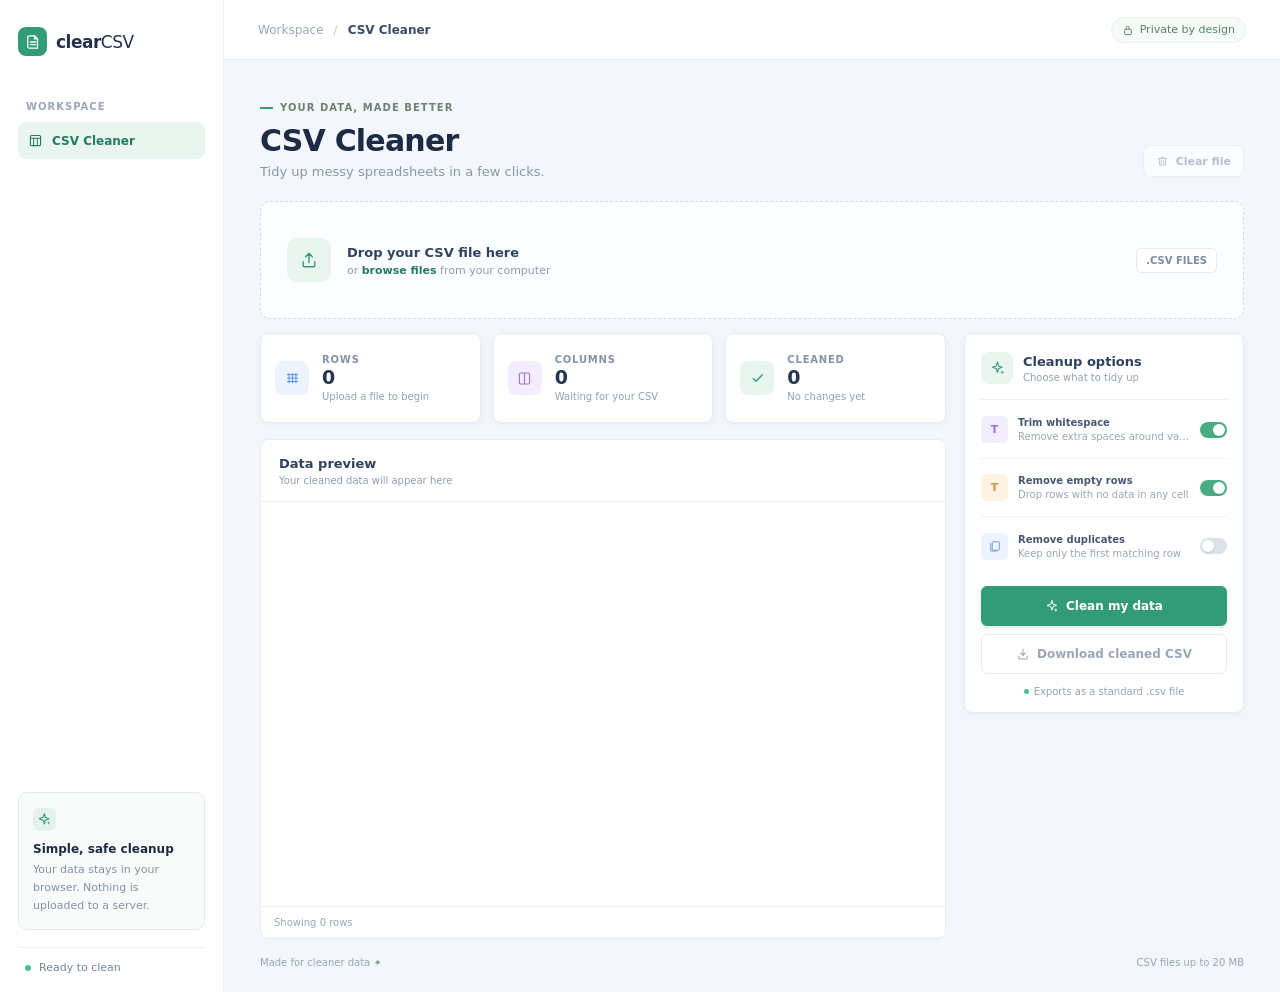
==== index.html @ 3ebf52b7 "completed app" ====
<!doctype html>
<html lang="en">
<head>
  <meta charset="utf-8">
  <meta name="viewport" content="width=device-width, initial-scale=1">
  <meta name="theme-color" content="#f3f6fb">
  <title>CSV Cleaner — clearCSV</title>
  <link rel="stylesheet" href="styles.css">
  <script src="js/papaparse.min.js" defer></script>
  <script src="js/removed-rows.js" defer></script>
  <script src="js/app.js" defer></script>
</head>
<body>
  <div class="dashboard-shell">
    <aside class="sidebar" aria-label="Main sidebar">
      <a class="sidebar-brand" href="#" aria-label="clearCSV home">
        <span class="sidebar-logo" aria-hidden="true">
          <svg viewBox="0 0 24 24" fill="none">
            <path d="M7 3.75h7l4 4v12.5H7a2 2 0 0 1-2-2v-12.5a2 2 0 0 1 2-2Z" stroke="currentColor" stroke-width="1.7" stroke-linejoin="round"/>
            <path d="M14 3.75v4h4M8.5 12h7M8.5 15.5h7" stroke="currentColor" stroke-width="1.7" stroke-linecap="round"/>
          </svg>
        </span>
        <span>clear<span class="brand-csv">CSV</span></span>
      </a>

      <nav class="sidebar-nav" aria-label="Workspace">
        <p class="sidebar-label">Workspace</p>
        <a class="sidebar-link" href="#" aria-current="page">
          <svg viewBox="0 0 20 20" fill="none" aria-hidden="true">
            <rect x="3.25" y="3.25" width="13.5" height="13.5" rx="1.5" stroke="currentColor" stroke-width="1.5"/>
            <path d="M3.5 7h13M7.5 7v9m5-9v9" stroke="currentColor" stroke-width="1.3"/>
          </svg>
          CSV Cleaner
        </a>
      </nav>

      <div class="sidebar-bottom">
        <section class="privacy-card" aria-label="Privacy information">
          <span class="privacy-card-icon" aria-hidden="true">
            <svg viewBox="0 0 20 20" fill="none">
              <path d="m10 2 .95 5.05L16 9l-5.05 1.95L10 16l-1.95-5.05L3 9l5.05-1.95L10 2Z" stroke="currentColor" stroke-width="1.4" stroke-linejoin="round"/>
              <path d="m15.5 12 .55 1.95L18 14.5l-1.95.55L15.5 17l-.55-1.95L13 14.5l1.95-.55L15.5 12Z" fill="currentColor"/>
            </svg>
          </span>
          <strong>Simple, safe cleanup</strong>
          <p>Your data stays in your browser. Nothing is uploaded to a server.</p>
        </section>
        <div class="sidebar-status">
          <span class="status-dot" aria-hidden="true"></span>
          Ready to clean
        </div>
      </div>
    </aside>

    <div class="dashboard-main-shell">
      <header class="dashboard-topbar">
        <nav class="breadcrumbs" aria-label="Breadcrumb">
          <span>Workspace</span>
          <span class="breadcrumb-divider" aria-hidden="true">/</span>
          <strong>CSV Cleaner</strong>
        </nav>
        <span class="privacy-badge">
          <svg viewBox="0 0 16 16" fill="none" aria-hidden="true">
            <rect x="3.5" y="7" width="9" height="7" rx="1.5" stroke="currentColor" stroke-width="1.2"/>
            <path d="M5.5 7V5a2 2 0 0 1 4 0v2" stroke="currentColor" stroke-width="1.2" stroke-linecap="round"/>
          </svg>
          Private by design
        </span>
      </header>

      <main class="dashboard-main">
        <div class="content-wrap">
          <section class="dashboard-intro" aria-labelledby="page-title">
            <div>
              <p class="intro-eyebrow"><span aria-hidden="true"></span>Your data, made better</p>
              <h1 id="page-title">CSV Cleaner</h1>
              <p class="intro-copy">Tidy up messy spreadsheets in a few clicks.</p>
            </div>
            <button class="clear-file-button" id="clear-file-button" type="button" disabled>
              <svg viewBox="0 0 18 18" fill="none" aria-hidden="true">
                <path d="M3.5 5h11M7 5V3.5h4V5m2.5 0-.6 9H5.1l-.6-9m3 2.5v4m3-4v4" stroke="currentColor" stroke-width="1.2" stroke-linecap="round" stroke-linejoin="round"/>
              </svg>
              Clear file
            </button>
          </section>

          <section class="upload-zone" aria-label="Upload a CSV file">
            <span class="upload-symbol" aria-hidden="true">
              <svg viewBox="0 0 24 24" fill="none">
                <path d="M12 15V4m0 0L8 8m4-4 4 4M5 14v4.25A1.75 1.75 0 0 0 6.75 20h10.5A1.75 1.75 0 0 0 19 18.25V14" stroke="currentColor" stroke-width="1.7" stroke-linecap="round" stroke-linejoin="round"/>
              </svg>
            </span>
            <div class="upload-copy">
              <strong>Drop your CSV file here</strong>
              <p>or <label for="csv-file">browse files</label> from your computer</p>
              <p class="upload-status" id="upload-status" role="status" aria-live="polite"></p>
            </div>
            <span class="file-type-badge">.CSV files</span>
            <input class="csv-file-input" id="csv-file" type="file" accept=".csv,text/csv" aria-label="Choose a CSV file">
          </section>

          <div class="dashboard-grid">
            <div class="data-column">
              <section class="summary-grid" aria-label="CSV summary">
                <article class="summary-card">
                  <span class="summary-icon rows-icon" aria-hidden="true">
                    <svg viewBox="0 0 20 20" fill="none">
                      <path d="M4 5.5h12m-12 4h12m-12 4h12M6 4v11m4-11v11m4-11v11" stroke="currentColor" stroke-width="1.15" stroke-linecap="round"/>
                    </svg>
                  </span>
                  <div class="summary-content">
                    <span class="summary-label">Rows</span>
                    <strong class="summary-value" id="selected-rows">0</strong>
                    <span class="summary-note">Upload a file to begin</span>
                  </div>
                </article>
                <article class="summary-card">
                  <span class="summary-icon columns-icon" aria-hidden="true">
                    <svg viewBox="0 0 20 20" fill="none">
                      <rect x="4" y="3.5" width="12" height="13" rx="1.5" stroke="currentColor" stroke-width="1.3"/>
                      <path d="M10 4v12" stroke="currentColor" stroke-width="1.3"/>
                    </svg>
                  </span>
                  <div class="summary-content">
                    <span class="summary-label">Columns</span>
                    <strong class="summary-value" id="selected-columns">0</strong>
                    <span class="summary-note">Waiting for your CSV</span>
                  </div>
                </article>
                <article class="summary-card">
                  <span class="summary-icon cleaned-icon" aria-hidden="true">
                    <svg viewBox="0 0 20 20" fill="none">
                      <path d="m5 10 3.2 3.2L15.5 6" stroke="currentColor" stroke-width="1.7" stroke-linecap="round" stroke-linejoin="round"/>
                    </svg>
                  </span>
                  <div class="summary-content">
                    <span class="summary-label">Cleaned</span>
                    <strong class="summary-value" id="cleaned-rows">0</strong>
                    <span class="summary-note" id="cleaned-rows-note">No changes yet</span>
                  </div>
                </article>
              </section>

              <iframe
                class="data-preview-frame"
                id="data-preview-frame"
                src="views/data-preview.html"
                title="CSV data preview"
              ></iframe>
            </div>

            <aside class="cleanup-card" aria-labelledby="options-title">
              <header class="cleanup-card-header">
                <span class="cleanup-heading-icon" aria-hidden="true">
                  <svg viewBox="0 0 20 20" fill="none">
                    <path d="M10 2.5 11.2 7 15.5 8.5l-4.3 1.4L10 14.5l-1.5-4.6L4 8.5 8.5 7 10 2.5Z" stroke="currentColor" stroke-width="1.3" stroke-linejoin="round"/>
                    <path d="m15.5 12 .55 1.95L18 14.5l-1.95.55L15.5 17l-.55-1.95L13 14.5l1.95-.55.55-1.95Z" fill="currentColor"/>
                  </svg>
                </span>
                <span>
                  <h2 id="options-title">Cleanup options</h2>
                  <p>Choose what to tidy up</p>
                </span>
              </header>

              <div class="cleanup-options">
                <label class="cleanup-option">
                  <span class="option-icon whitespace-option" aria-hidden="true">T</span>
                  <span class="option-copy">
                    <strong>Trim whitespace</strong>
                    <small>Remove extra spaces around values</small>
                  </span>
                  <input type="checkbox" checked id="trim-whitespace">
                  <span class="option-switch" aria-hidden="true"></span>
                </label>
                <label class="cleanup-option">
                  <span class="option-icon empty-rows-option" aria-hidden="true">T</span>
                  <span class="option-copy">
                    <strong>Remove empty rows</strong>
                    <small>Drop rows with no data in any cell</small>
                  </span>
                  <input type="checkbox" checked id="remove-empty-rows">
                  <span class="option-switch" aria-hidden="true"></span>
                </label>
                <label class="cleanup-option">
                  <span class="option-icon duplicates-option" aria-hidden="true">
                    <svg viewBox="0 0 18 18" fill="none">
                      <rect x="5.5" y="3.5" width="9" height="11" rx="1.3" stroke="currentColor" stroke-width="1.1"/>
                      <path d="M3.5 6v8.2A1.3 1.3 0 0 0 4.8 15.5H11" stroke="currentColor" stroke-width="1.1" stroke-linecap="round"/>
                    </svg>
                  </span>
                  <span class="option-copy">
                    <strong>Remove duplicates</strong>
                    <small>Keep only the first matching row</small>
                  </span>
                  <input type="checkbox" id="remove-duplicates">
                  <span class="option-switch" aria-hidden="true"></span>
                </label>
                <!-- <label class="cleanup-option">
                  <span class="option-icon empty-columns-option" aria-hidden="true">
                    <svg viewBox="0 0 18 18" fill="none">
                      <rect x="3" y="3" width="12" height="12" rx="1.2" stroke="currentColor" stroke-width="1.1"/>
                      <path d="M7 3.5v11m4-11v11M3.5 7h11m-11 4h11" stroke="currentColor" stroke-width="1"/>
                    </svg>
                  </span>
                  <span class="option-copy">
                    <strong>Remove empty columns</strong>
                    <small>Drop columns with no values</small>
                  </span>
                  <input type="checkbox" checked id="remove-empty-columns">
                  <span class="option-switch" aria-hidden="true"></span>
                </label> -->
              </div>

              <button class="clean-data-button" type="button" id="clean-button">
                <svg viewBox="0 0 20 20" fill="none" aria-hidden="true">
                  <path d="m10 2 1.25 5.25L16.5 9l-5.25 1.75L10 16l-1.75-5.25L3 9l5.25-1.75L10 2Z" stroke="currentColor" stroke-width="1.4" stroke-linejoin="round"/>
                  <path d="m15.5 13 .7 2.05 2.05.7-2.05.7-.7 2.05-.7-2.05-2.05-.7 2.05-.7.7-2.05Z" fill="currentColor"/>
                </svg>
                Clean my data
              </button>
              <button class="download-data-button" type="button" id="download-button" disabled>
                <svg viewBox="0 0 20 20" fill="none" aria-hidden="true">
                  <path d="M10 3v9m0 0 3.5-3.5M10 12 6.5 8.5M4 13v3.25A.75.75 0 0 0 4.75 17h10.5a.75.75 0 0 0 .75-.75V13" stroke="currentColor" stroke-width="1.5" stroke-linecap="round" stroke-linejoin="round"/>
                </svg>
                Download cleaned CSV
              </button>
              <p class="export-note"><span class="status-dot" aria-hidden="true"></span>Exports as a standard .csv file</p>
            </aside>
          </div>

          <footer class="dashboard-footer">
            <span>Made for cleaner data <span class="footer-sparkle" aria-hidden="true">✦</span></span>
            <span>CSV files up to 20 MB</span>
          </footer>
        </div>
      </main>
    </div>
  </div>

  <dialog class="removed-rows-dialog" id="removed-rows-dialog" aria-labelledby="removed-rows-title" aria-describedby="removed-rows-summary">
    <section class="removed-rows-modal">
      <header class="removed-rows-header">
        <div>
          <p id="removed-rows-kicker">Confirm cleanup</p>
          <h2 id="removed-rows-title">Remove empty rows?</h2>
        </div>
        <button class="removed-rows-close" id="close-removed-rows" type="button" aria-label="Cancel row removal">
          <svg viewBox="0 0 20 20" fill="none" aria-hidden="true">
            <path d="m5 5 10 10M15 5 5 15" stroke="currentColor" stroke-width="1.7" stroke-linecap="round"/>
          </svg>
        </button>
      </header>
      <p class="removed-rows-summary" id="removed-rows-summary">Removing rows cannot be undone. Continue?</p>
      <div class="duplicate-columns" id="duplicate-columns" hidden></div>
      <div class="removed-rows-content" id="removed-rows-content" aria-label="Rows to be removed"></div>
      <footer class="removed-rows-footer">
        <button class="removed-rows-cancel" id="cancel-removed-rows" type="button">Cancel</button>
        <button class="removed-rows-confirm" id="confirm-remove-rows" type="button">Remove rows</button>
      </footer>
    </section>
  </dialog>
</body>
</html>
---- styles.css ----
:root {
  color-scheme: light;
  --ink: #1d2b45;
  --muted: #8290a7;
  --line: #e6ebf2;
  --surface: #fff;
  --canvas: #f3f6fb;
  --green: #329b78;
  --green-dark: #237b60;
  --green-soft: #e9f5ef;
  --shadow: 0 2px 8px rgba(34, 54, 82, .035);
  font-family: Inter, ui-sans-serif, system-ui, -apple-system, BlinkMacSystemFont, "Segoe UI", sans-serif;
}

* { box-sizing: border-box; }

body {
  min-width: 320px;
  min-height: 100vh;
  margin: 0;
  background: var(--canvas);
  color: var(--ink);
  font-size: 13px;
  -webkit-font-smoothing: antialiased;
}

button, input { font: inherit; }
button { cursor: pointer; }

.dashboard-shell {
  min-height: 100vh;
  display: flex;
}

.sidebar {
  width: 224px;
  min-height: 100vh;
  display: flex;
  flex: 0 0 224px;
  flex-direction: column;
  padding: 27px 18px 18px;
  background: #fff;
  border-right: 1px solid #e9edf3;
}

.sidebar-brand {
  display: inline-flex;
  align-items: center;
  gap: 9px;
  width: fit-content;
  color: #23324a;
  font-size: 16px;
  font-weight: 720;
  letter-spacing: -.5px;
  text-decoration: none;
}

.sidebar-logo {
  width: 29px;
  height: 29px;
  display: grid;
  place-items: center;
  color: white;
  background: var(--green);
  border-radius: 8px;
}

.sidebar-logo svg { width: 18px; height: 18px; }
.brand-csv { font-weight: 450; }

.sidebar-nav { margin-top: 45px; }

.sidebar-label {
  margin: 0 0 10px 8px;
  color: #9aa6b8;
  font-size: 9px;
  font-weight: 750;
  letter-spacing: 1px;
  text-transform: uppercase;
}

.sidebar-link {
  min-height: 37px;
  display: flex;
  align-items: center;
  gap: 9px;
  padding: 0 10px;
  color: var(--green-dark);
  background: #e9f5ef;
  border-radius: 8px;
  font-size: 11px;
  font-weight: 650;
  text-decoration: none;
}

.sidebar-link svg { width: 15px; height: 15px; }

.sidebar-bottom { margin-top: auto; }

.privacy-card {
  padding: 15px 14px 14px;
  background: #f8fbf9;
  border: 1px solid #e2eee7;
  border-radius: 9px;
}

.privacy-card-icon {
  width: 23px;
  height: 23px;
  display: grid;
  place-items: center;
  margin-bottom: 11px;
  color: var(--green);
  background: #e4f2eb;
  border-radius: 6px;
}

.privacy-card-icon svg { width: 15px; height: 15px; }

.privacy-card strong {
  display: block;
  margin-bottom: 5px;
  font-size: 10px;
  font-weight: 650;
}

.privacy-card p {
  margin: 0;
  color: var(--muted);
  font-size: 9px;
  line-height: 1.65;
}

.sidebar-status {
  display: flex;
  align-items: center;
  gap: 8px;
  margin-top: 17px;
  padding: 13px 7px 0;
  color: #75849a;
  border-top: 1px solid #edf0f4;
  font-size: 10px;
}

.status-dot {
  width: 6px;
  height: 6px;
  display: inline-block;
  flex: 0 0 auto;
  background: #4dbd92;
  border-radius: 50%;
}

.dashboard-main-shell {
  min-width: 0;
  flex: 1;
}

.dashboard-topbar {
  height: 60px;
  display: flex;
  align-items: center;
  justify-content: space-between;
  padding: 0 34px;
  background: #fff;
  border-bottom: 1px solid #e9edf3;
}

.breadcrumbs {
  display: flex;
  align-items: center;
  gap: 10px;
  color: #9aa6b8;
  font-size: 10px;
}

.breadcrumbs strong {
  color: #3a4b64;
  font-weight: 600;
}

.breadcrumb-divider { color: #c5ceda; }

.privacy-badge {
  min-height: 26px;
  display: inline-flex;
  align-items: center;
  gap: 6px;
  padding: 0 10px;
  color: #52816e;
  background: #f7fbf8;
  border: 1px solid #e7f0e9;
  border-radius: 20px;
  font-size: 9px;
}

.privacy-badge svg { width: 12px; height: 12px; }

.dashboard-main {
  width: auto;
  margin: 0;
  padding: 42px 36px 24px;
}

.content-wrap {
  width: min(1160px, 100%);
  margin: 0 auto;
}

.dashboard-intro {
  display: flex;
  align-items: flex-end;
  justify-content: space-between;
  gap: 20px;
  margin-bottom: 22px;
}

.intro-eyebrow {
  display: flex;
  align-items: center;
  gap: 7px;
  margin: 0 0 10px;
  color: #70816f;
  font-size: 8px;
  font-weight: 750;
  letter-spacing: 1.05px;
  text-transform: uppercase;
}

.intro-eyebrow span {
  width: 13px;
  height: 2px;
  background: var(--green);
}

.dashboard-intro h1 {
  margin: 0;
  color: #1d2b45;
  font-size: 27px;
  line-height: 1.2;
  letter-spacing: -.8px;
}

.intro-copy {
  margin: 5px 0 0;
  color: #8997aa;
  font-size: 11px;
}

.clear-file-button {
  min-height: 32px;
  display: inline-flex;
  align-items: center;
  gap: 7px;
  margin-bottom: 2px;
  padding: 0 12px;
  color: #9ba8ba;
  background: #fff;
  border: 1px solid #e8edf3;
  border-radius: 7px;
  font-size: 9px;
  font-weight: 550;
}

.clear-file-button svg { width: 13px; height: 13px; }
.clear-file-button:disabled { cursor: default; opacity: .7; }

.upload-zone {
  min-height: 118px;
  position: relative;
  display: flex;
  align-items: center;
  gap: 16px;
  margin-bottom: 14px;
  padding: 20px 26px;
  background: rgba(255, 255, 255, .76);
  border: 1px dashed #cfe0d8;
  border-radius: 10px;
}

.upload-symbol {
  width: 44px;
  height: 44px;
  display: grid;
  flex: 0 0 auto;
  place-items: center;
  color: var(--green);
  background: #eaf5ef;
  border-radius: 10px;
}

.upload-symbol svg { width: 20px; height: 20px; }

.upload-copy { min-width: 0; }

.upload-copy strong {
  color: #30425d;
  font-size: 11px;
  font-weight: 650;
}

.upload-copy p {
  margin: 4px 0 0;
  color: #8d9bb0;
  font-size: 9px;
}

.upload-status:empty { display: none; }
.upload-status.is-error { color: #b94a48; }

.upload-copy label {
  color: var(--green-dark);
  font-weight: 650;
  cursor: pointer;
}

.file-type-badge {
  margin-left: auto;
  padding: 6px 9px;
  color: #7e8ba0;
  background: #fff;
  border: 1px solid #e7ebf1;
  border-radius: 5px;
  font-size: 8px;
  font-weight: 650;
  text-transform: uppercase;
}

.csv-file-input {
  width: 1px;
  height: 1px;
  position: absolute;
  overflow: hidden;
  clip: rect(0, 0, 0, 0);
  clip-path: inset(50%);
  white-space: nowrap;
}

.upload-zone:focus-within {
  outline: 3px solid rgba(50, 155, 120, .18);
  outline-offset: 3px;
}

.dashboard-grid {
  display: grid;
  grid-template-columns: minmax(0, 1fr) 280px;
  align-items: start;
  gap: 18px;
}

.data-column { min-width: 0; }

.data-preview-frame {
  width: 100%;
  height: clamp(465px, calc(100vh - 400px), 760px);
  display: block;
  background: transparent;
  border: 0;
  border-radius: 8px;
}

.summary-grid {
  display: grid;
  grid-template-columns: repeat(3, minmax(0, 1fr));
  gap: 12px;
  margin-bottom: 16px;
}

.summary-card {
  min-height: 90px;
  display: flex;
  align-items: center;
  gap: 13px;
  padding: 14px;
  background: #fff;
  border: 1px solid #e7ecf2;
  border-radius: 8px;
  box-shadow: var(--shadow);
}

.summary-icon {
  width: 34px;
  height: 34px;
  display: grid;
  flex: 0 0 auto;
  place-items: center;
  border-radius: 8px;
}

.summary-icon svg { width: 17px; height: 17px; }
.rows-icon { color: #5993e6; background: #edf4ff; }
.columns-icon { color: #9c76d0; background: #f3edff; }
.cleaned-icon { color: var(--green); background: #e9f5ef; }

.summary-content {
  min-width: 0;
  display: grid;
  grid-template-columns: 1fr;
}

.summary-label {
  margin-bottom: 2px;
  color: #8593a9;
  font-size: 7px;
  font-weight: 750;
  letter-spacing: .8px;
  text-transform: uppercase;
}

.summary-value {
  color: #263650;
  font-size: 16px;
  font-weight: 650;
  line-height: 1.1;
}

.summary-note {
  margin-top: 3px;
  overflow: hidden;
  color: #94a1b4;
  font-size: 8px;
  text-overflow: ellipsis;
  white-space: nowrap;
}

.preview-card {
  min-height: 360px;
  display: flex;
  flex-direction: column;
  overflow: hidden;
  background: #fff;
  border: 1px solid #e7ecf2;
  border-radius: 8px;
  box-shadow: var(--shadow);
}

.preview-card-header {
  min-height: 62px;
  display: flex;
  align-items: center;
  justify-content: space-between;
  gap: 12px;
  padding: 13px 18px;
  border-bottom: 1px solid #edf0f4;
}

.preview-card-header h2 {
  margin: 0;
  color: #30415b;
  font-size: 11px;
  font-weight: 650;
}

.preview-card-header p {
  margin: 4px 0 0;
  color: #8e9cb0;
  font-size: 9px;
}

.preview-card-footer {
  min-height: 32px;
  display: flex;
  align-items: center;
  justify-content: space-between;
  gap: 10px;
  padding: 0 13px;
  color: #9aa7b8;
  border-top: 1px solid #edf0f4;
  font-size: 8px;
}

.cleanup-card {
  padding: 18px 16px 15px;
  background: #fff;
  border: 1px solid #e7ecf2;
  border-radius: 8px;
  box-shadow: var(--shadow);
}

.cleanup-card-header {
  display: flex;
  align-items: center;
  gap: 10px;
  padding-bottom: 15px;
  border-bottom: 1px solid #edf0f4;
}

.cleanup-heading-icon {
  width: 32px;
  height: 32px;
  display: grid;
  flex: 0 0 auto;
  place-items: center;
  color: var(--green);
  background: #eaf5ef;
  border-radius: 8px;
}

.cleanup-heading-icon svg { width: 17px; height: 17px; }

.cleanup-card-header h2 {
  margin: 0;
  color: #2e405b;
  font-size: 11px;
  font-weight: 650;
}

.cleanup-card-header p {
  margin: 3px 0 0;
  color: #93a0b2;
  font-size: 8px;
}

.cleanup-options { padding-top: 1px; }

.cleanup-option {
  min-height: 58px;
  position: relative;
  display: flex;
  align-items: center;
  gap: 10px;
  border-bottom: 1px solid #f0f2f5;
  cursor: pointer;
}

.cleanup-option:last-child { border-bottom: 0; }

.option-icon {
  width: 27px;
  height: 27px;
  display: grid;
  flex: 0 0 auto;
  place-items: center;
  border-radius: 6px;
  font-size: 10px;
  font-weight: 650;
}

.option-icon svg { width: 14px; height: 14px; }
.whitespace-option { color: #9474cb; background: #f2edfc; }
.empty-rows-option { color: #d39245; background: #fff3e4; }
.duplicates-option { color: #578fe1; background: #edf4ff; }
.empty-columns-option { color: #58a77d; background: #eaf5ef; }

.option-copy {
  min-width: 0;
  display: flex;
  flex: 1;
  flex-direction: column;
  gap: 3px;
}

.option-copy strong {
  overflow: hidden;
  color: #475872;
  font-size: 8px;
  font-weight: 650;
  text-overflow: ellipsis;
  white-space: nowrap;
}

.option-copy small {
  overflow: hidden;
  color: #9aa6b7;
  font-size: 7px;
  text-overflow: ellipsis;
  white-space: nowrap;
}

.cleanup-option input {
  width: 1px;
  height: 1px;
  position: absolute;
  right: 0;
  opacity: 0;
}

.option-switch {
  width: 27px;
  height: 16px;
  position: relative;
  flex: 0 0 auto;
  background: #dce2e9;
  border-radius: 20px;
  transition: background .15s;
}

.option-switch::after {
  content: "";
  width: 12px;
  height: 12px;
  position: absolute;
  top: 2px;
  left: 2px;
  background: #fff;
  border-radius: 50%;
  box-shadow: 0 1px 2px rgba(22, 38, 59, .15);
  transition: transform .15s;
}

.cleanup-option input:checked + .option-switch { background: #49ad84; }
.cleanup-option input:checked + .option-switch::after { transform: translateX(11px); }

.cleanup-option input:focus-visible + .option-switch {
  outline: 3px solid rgba(50, 155, 120, .24);
  outline-offset: 2px;
}

.clean-data-button, .download-data-button {
  width: 100%;
  min-height: 40px;
  display: flex;
  align-items: center;
  justify-content: center;
  gap: 7px;
  border-radius: 6px;
  font-size: 9px;
  font-weight: 650;
}

.clean-data-button {
  margin-top: 11px;
  color: #fff;
  background: var(--green);
  border: 1px solid var(--green);
  box-shadow: 0 2px 5px rgba(50, 155, 120, .17);
}

.clean-data-button:hover { background: var(--green-dark); }

.download-data-button {
  margin-top: 8px;
  color: #9aa6b7;
  background: #fff;
  border: 1px solid #e8edf2;
}

.download-data-button:disabled { cursor: default; }
.clean-data-button svg, .download-data-button svg { width: 14px; height: 14px; }

.clean-data-button:focus-visible, .download-data-button:focus-visible, .clear-file-button:focus-visible {
  outline: 3px solid rgba(50, 155, 120, .24);
  outline-offset: 2px;
}

.export-note {
  display: flex;
  align-items: center;
  justify-content: center;
  gap: 5px;
  margin: 12px 0 0;
  color: #95a2b3;
  font-size: 7px;
}

.export-note .status-dot { width: 5px; height: 5px; }

.dashboard-footer {
  display: flex;
  justify-content: space-between;
  gap: 12px;
  margin-top: 18px;
  color: #97a4b6;
  font-size: 8px;
}

.footer-sparkle { color: #70ae8f; }

@media (max-width: 1050px) {
  .dashboard-grid { grid-template-columns: minmax(0, 1fr) 260px; gap: 14px; }
  .dashboard-main { padding-right: 26px; padding-left: 26px; }
  .summary-card { gap: 8px; padding: 10px 8px; }
}

@media (max-width: 850px) {
  .dashboard-grid { grid-template-columns: 1fr; }
  .cleanup-card { order: 2; }
}

@media (max-width: 620px) {
  .dashboard-shell { flex-direction: column; }

  .sidebar {
    width: 100%;
    min-height: auto;
    flex: 0 0 auto;
    flex-direction: row;
    align-items: center;
    gap: 20px;
    padding: 11px 16px;
    border-right: 0;
    border-bottom: 1px solid #e9edf3;
  }

  .sidebar-brand { flex: 0 0 auto; }
  .sidebar-nav { margin: 0; }
  .sidebar-label, .sidebar-bottom { display: none; }
  .sidebar-link { min-height: 32px; padding: 0 8px; }
  .dashboard-topbar { height: 45px; padding: 0 16px; }
  .dashboard-main { padding: 25px 16px 18px; }
  .dashboard-intro { align-items: flex-start; }
  .dashboard-intro h1 { font-size: 24px; }
  .clear-file-button { min-height: 29px; padding: 0 8px; }
  .upload-zone { min-height: 88px; padding: 13px; }
  .upload-symbol { width: 36px; height: 36px; }
  .file-type-badge { padding: 5px 6px; font-size: 7px; }
}

@media (max-width: 430px) {
  .sidebar { gap: 11px; }
  .sidebar-brand { font-size: 14px; }
  .sidebar-logo { width: 26px; height: 26px; }
  .sidebar-link { gap: 6px; font-size: 10px; }
  .breadcrumbs { gap: 7px; }
  .privacy-badge { padding: 0 7px; font-size: 8px; }
  .dashboard-intro { gap: 8px; }
  .intro-copy { max-width: 230px; line-height: 1.5; }
  .upload-zone { gap: 9px; }
  .upload-copy strong { font-size: 10px; }
  .upload-copy p { font-size: 8px; }
  .file-type-badge { font-size: 0; }
  .file-type-badge::after { content: "CSV"; font-size: 7px; }
  .summary-grid { gap: 6px; }
  .summary-card { min-height: 73px; flex-direction: column; align-items: flex-start; gap: 5px; padding: 8px; }
  .summary-icon { width: 23px; height: 23px; }
  .summary-icon svg { width: 14px; height: 14px; }
  .summary-content { grid-template-columns: auto auto; align-items: center; column-gap: 5px; }
  .summary-label { grid-column: 1 / -1; }
  .summary-value { font-size: 14px; }
  .summary-note { display: none; }
  .preview-card-footer { font-size: 7px; }
  .dashboard-footer { font-size: 7px; }
}

body { font-size: 14px; }
.sidebar-brand { font-size: 17px; }
.sidebar-label { font-size: 10px; }
.sidebar-link { font-size: 12px; }
.privacy-card strong { font-size: 12px; }
.privacy-card p, .sidebar-status { font-size: 11px; }
.breadcrumbs { font-size: 12px; }
.privacy-badge { font-size: 11px; }
.intro-eyebrow { font-size: 10px; }
.dashboard-intro h1 { font-size: 30px; }
.intro-copy { font-size: 13px; }
.clear-file-button { font-size: 11px; }
.upload-copy strong { font-size: 13px; }
.upload-copy p { font-size: 11px; }
.file-type-badge { font-size: 10px; }
.summary-label { font-size: 10px; }
.summary-value { font-size: 19px; }
.summary-note { font-size: 10px; }
.preview-card-header h2, .cleanup-card-header h2 { font-size: 13px; }
.preview-card-header p, .cleanup-card-header p { font-size: 10px; }
.preview-card-footer, .dashboard-footer { font-size: 10px; }
.option-icon { font-size: 11px; }
.option-copy strong { font-size: 10px; }
.option-copy small, .export-note { font-size: 10px; }
.clean-data-button, .download-data-button { font-size: 12px; }

@media (max-width: 430px) {
  .sidebar-brand { font-size: 15px; }
  .sidebar-link { font-size: 11px; }
  .dashboard-intro h1 { font-size: 26px; }
  .summary-value { font-size: 16px; }
  .file-type-badge { font-size: 0; }
  .file-type-badge::after { font-size: 10px; }
  .dashboard-footer { font-size: 9px; }
}

.removed-rows-close:focus-visible,
.removed-rows-cancel:focus-visible,
.removed-rows-confirm:focus-visible {
  outline: 3px solid rgba(50, 155, 120, .25);
  outline-offset: 3px;
}

.removed-rows-dialog {
  width: min(900px, calc(100vw - 32px));
  max-width: none;
  max-height: min(82vh, 760px);
  padding: 0;
  overflow: visible;
  color: var(--ink);
  background: transparent;
  border: 0;
}

.removed-rows-dialog::backdrop {
  background: rgba(25, 39, 59, .48);
  backdrop-filter: blur(2px);
}

.removed-rows-modal {
  max-height: min(82vh, 760px);
  display: flex;
  flex-direction: column;
  padding: 22px;
  overflow: hidden;
  background: #fff;
  border: 1px solid var(--line);
  border-radius: 12px;
  box-shadow: 0 20px 60px rgba(20, 35, 54, .2);
}

.removed-rows-header {
  display: flex;
  align-items: flex-start;
  justify-content: space-between;
  gap: 16px;
}

.removed-rows-header p {
  margin: 0 0 4px;
  color: var(--green-dark);
  font-size: 11px;
  font-weight: 650;
}

.removed-rows-header h2 {
  margin: 0;
  font-size: 21px;
  letter-spacing: -.4px;
}

.removed-rows-close {
  width: 34px;
  height: 34px;
  display: grid;
  flex: 0 0 auto;
  place-items: center;
  color: #728199;
  background: #f5f7fa;
  border: 1px solid var(--line);
  border-radius: 7px;
}

.removed-rows-close svg { width: 17px; height: 17px; }

.removed-rows-summary {
  margin: 16px 0 20px;
  color: var(--muted);
  font-size: 14px;
  line-height: 1.55;
}

.duplicate-columns {
  max-height: 150px;
  margin-bottom: 14px;
  padding: 12px;
  overflow: auto;
  background: #f8fafc;
  border: 1px solid var(--line);
  border-radius: 8px;
}

.duplicate-columns[hidden] { display: none; }

.duplicate-columns legend {
  margin-bottom: 8px;
  color: #596a82;
  font-size: 12px;
  font-weight: 650;
}

.duplicate-column-options {
  display: grid;
  grid-template-columns: repeat(auto-fill, minmax(150px, 1fr));
  gap: 7px 12px;
}

.duplicate-column-option {
  min-width: 0;
  display: flex;
  align-items: center;
  gap: 7px;
  color: #45556d;
  font-size: 12px;
}

.duplicate-column-option input { accent-color: var(--green); }
.duplicate-column-option span { overflow-wrap: anywhere; }

.removed-rows-content {
  max-height: min(45vh, 340px);
  overflow: auto;
  border: 1px solid var(--line);
  border-radius: 8px;
}

.removed-rows-table {
  width: 100%;
  min-width: 420px;
  border-collapse: collapse;
  text-align: left;
}

.removed-rows-table th,
.removed-rows-table td {
  padding: 9px 12px;
  border-bottom: 1px solid #edf0f4;
  font-size: 12px;
  white-space: pre-wrap;
}

.removed-rows-table th {
  position: sticky;
  top: 0;
  color: #596a82;
  background: #f6f8fb;
  font-size: 10px;
  font-weight: 700;
}

.removed-rows-table td:first-child {
  color: #8794a7;
  background: #fafbfd;
  font-variant-numeric: tabular-nums;
}

.removed-rows-footer {
  display: flex;
  gap: 9px;
  justify-content: flex-end;
  padding-top: 4px;
}

.removed-rows-cancel,
.removed-rows-confirm {
  min-width: 90px;
  min-height: 40px;
  border-radius: 6px;
  font-size: 12px;
  font-weight: 650;
}

.removed-rows-cancel {
  color: #64748b;
  background: #fff;
  border: 1px solid var(--line);
}

.removed-rows-confirm {
  color: #fff;
  background: var(--green);
  border: 1px solid var(--green);
}

.removed-rows-confirm:hover { background: var(--green-dark); }

@media (max-width: 620px) {
  .removed-rows-modal { padding: 16px; }
  .removed-rows-header h2 { font-size: 19px; }
}
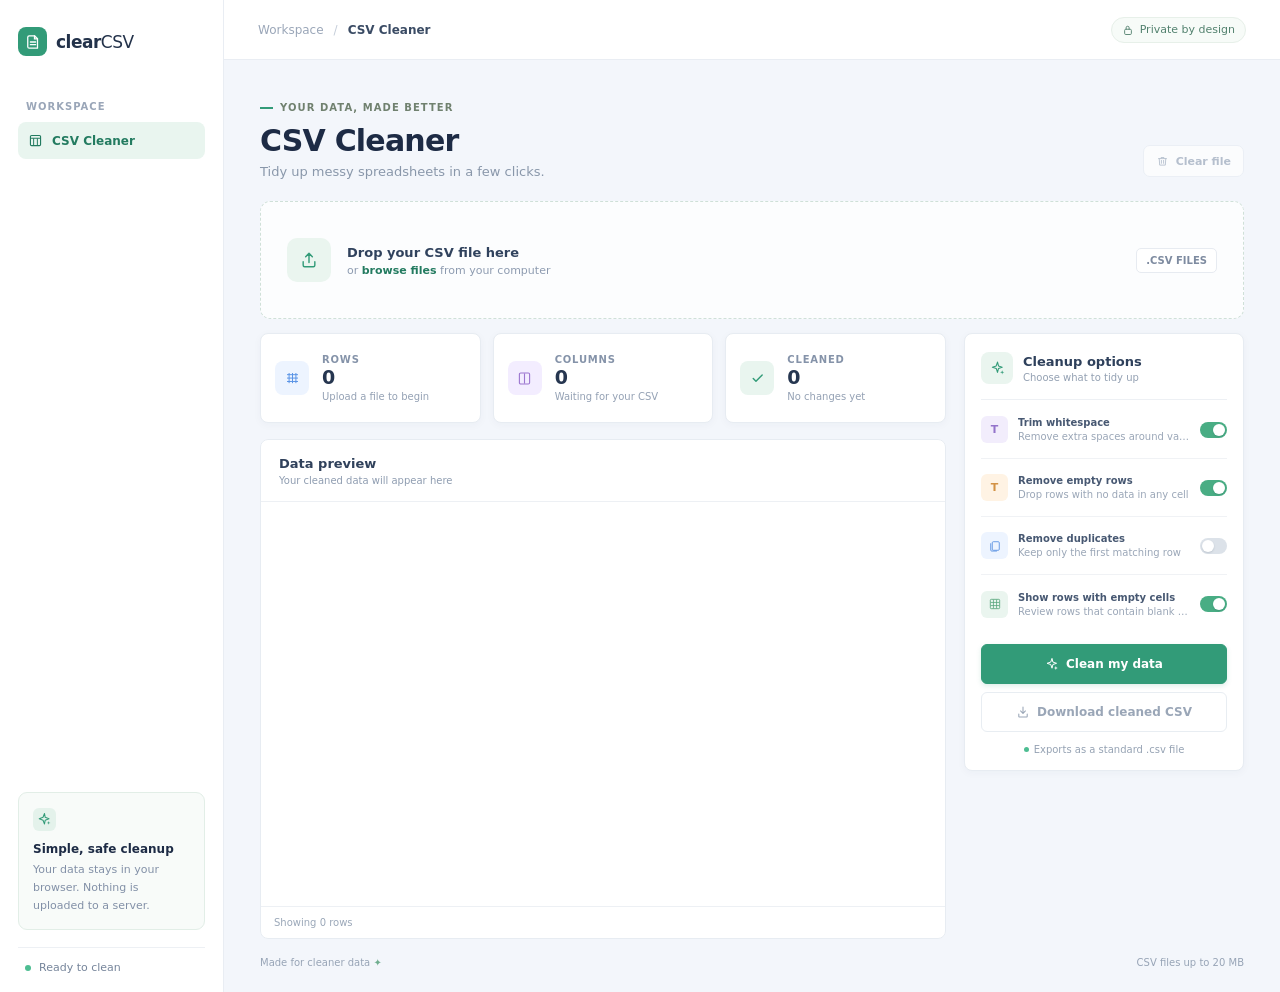
==== commit 4c3acc12: "implement empty cell identification" ====
--- a/index.html
+++ b/index.html
@@ -8,6 +8,7 @@
   <link rel="stylesheet" href="styles.css">
   <script src="js/papaparse.min.js" defer></script>
   <script src="js/removed-rows.js" defer></script>
+  <script src="js/empty-cells.js" defer></script>
   <script src="js/app.js" defer></script>
 </head>
 <body>
@@ -196,7 +197,7 @@
                   <input type="checkbox" id="remove-duplicates">
                   <span class="option-switch" aria-hidden="true"></span>
                 </label>
-                <!-- <label class="cleanup-option">
+                <label class="cleanup-option">
                   <span class="option-icon empty-columns-option" aria-hidden="true">
                     <svg viewBox="0 0 18 18" fill="none">
                       <rect x="3" y="3" width="12" height="12" rx="1.2" stroke="currentColor" stroke-width="1.1"/>
@@ -204,12 +205,12 @@
                     </svg>
                   </span>
                   <span class="option-copy">
-                    <strong>Remove empty columns</strong>
-                    <small>Drop columns with no values</small>
-                  </span>
-                  <input type="checkbox" checked id="remove-empty-columns">
-                  <span class="option-switch" aria-hidden="true"></span>
-                </label> -->
+                    <strong>Show rows with empty cells</strong>
+                    <small>Review rows that contain blank values</small>
+                  </span>
+                  <input type="checkbox" checked id="show-empty-cells">
+                  <span class="option-switch" aria-hidden="true"></span>
+                </label>
               </div>
 
               <button class="clean-data-button" type="button" id="clean-button">
@@ -260,5 +261,35 @@
       </footer>
     </section>
   </dialog>
+
+  <dialog class="removed-rows-dialog" id="empty-cells-dialog" aria-labelledby="empty-cells-title" aria-describedby="empty-cells-summary">
+    <section class="removed-rows-modal">
+      <header class="removed-rows-header">
+        <div>
+          <p>Empty-cell review</p>
+          <h2 id="empty-cells-title">Rows with empty cells</h2>
+        </div>
+        <button class="removed-rows-close" id="close-empty-cells" type="button" aria-label="Close empty-cell review">
+          <svg viewBox="0 0 20 20" fill="none" aria-hidden="true">
+            <path d="m5 5 10 10M15 5 5 15" stroke="currentColor" stroke-width="1.7" stroke-linecap="round"/>
+          </svg>
+        </button>
+      </header>
+      <p class="removed-rows-summary" id="empty-cells-summary">Select the empty-cell review option to inspect rows.</p>
+      <div class="removed-rows-content" id="empty-cells-content" aria-label="Rows containing empty cells"></div>
+      <div class="empty-cells-actions">
+        <label for="empty-cell-default-value">Default value for empty cells</label>
+        <input id="empty-cell-default-value" type="text">
+        <p id="empty-cells-action-status" role="status" aria-live="polite"></p>
+        <div class="removed-rows-footer">
+          <button class="removed-rows-cancel" id="remove-empty-cell-rows" type="button">Select rows for removal</button>
+          <button class="removed-rows-confirm" id="fill-empty-cells" type="button">Fill empty cells</button>
+        </div>
+      </div>
+      <footer class="removed-rows-footer">
+        <button class="removed-rows-cancel" id="close-empty-cells-footer" type="button">Close</button>
+      </footer>
+    </section>
+  </dialog>
 </body>
 </html>
--- a/styles.css
+++ b/styles.css
@@ -895,6 +895,15 @@
   text-align: left;
 }
 
+.removed-rows-table caption {
+  padding: 10px 12px;
+  color: #596a82;
+  background: #f6f8fb;
+  font-size: 12px;
+  font-weight: 650;
+  text-align: left;
+}
+
 .removed-rows-table th,
 .removed-rows-table td {
   padding: 9px 12px;
@@ -925,6 +934,33 @@
   padding-top: 4px;
 }
 
+.empty-cells-actions {
+  display: grid;
+  gap: 8px;
+  padding-top: 14px;
+}
+
+.empty-cells-actions > label {
+  color: #596a82;
+  font-size: 12px;
+  font-weight: 650;
+}
+
+.empty-cells-actions > input {
+  min-height: 40px;
+  padding: 0 10px;
+  color: var(--ink);
+  border: 1px solid var(--line);
+  border-radius: 6px;
+}
+
+.empty-cells-actions > p {
+  min-height: 18px;
+  margin: 0;
+  color: var(--muted);
+  font-size: 12px;
+}
+
 .removed-rows-cancel,
 .removed-rows-confirm {
   min-width: 90px;
@@ -947,6 +983,8 @@
 }
 
 .removed-rows-confirm:hover { background: var(--green-dark); }
+.removed-rows-cancel:disabled,
+.removed-rows-confirm:disabled { opacity: .5; cursor: not-allowed; }
 
 @media (max-width: 620px) {
   .removed-rows-modal { padding: 16px; }
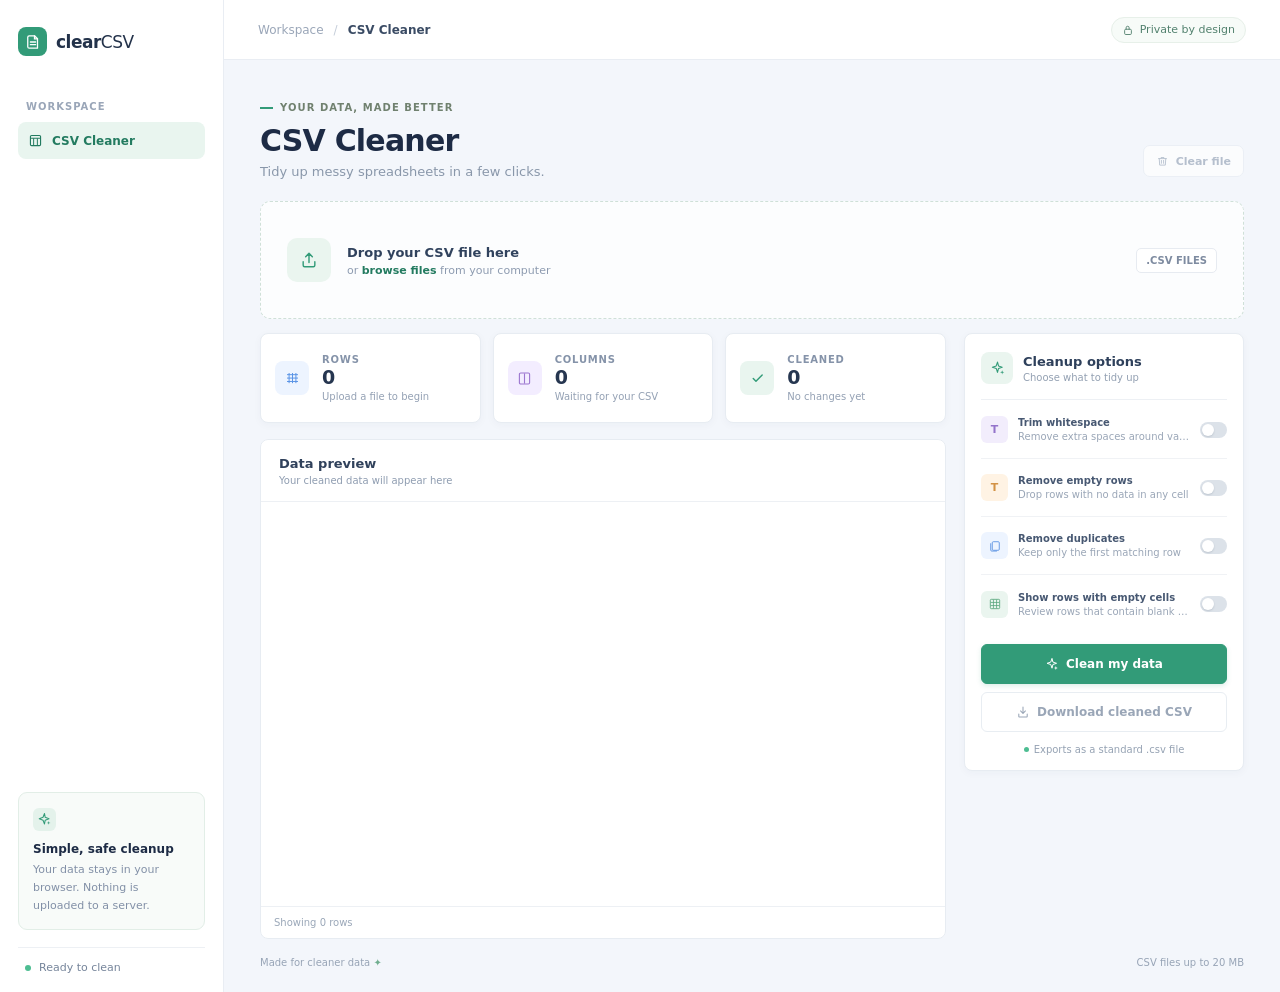
==== commit c90672d2: "adding modifications" ====
--- a/index.html
+++ b/index.html
@@ -10,8 +10,29 @@
   <script src="js/removed-rows.js" defer></script>
   <script src="js/empty-cells.js" defer></script>
   <script src="js/app.js" defer></script>
+  <script async src="https://www.googletagmanager.com/gtag/js?id=G-TN9X80SL3P"></script>
+
+<script>
+  window.dataLayer = window.dataLayer || [];
+
+  function gtag(){
+    dataLayer.push(arguments);
+  }
+
+  gtag('js', new Date());
+
+  gtag('config', 'G-TN9X80SL3P');
+</script>
 </head>
 <body>
+  <noscript>
+    <iframe
+        src="https://www.googletagmanager.com/ns.html?id=GTM-5Q48ZJ8K"
+        height="0"
+        width="0"
+        style="display:none;visibility:hidden">
+    </iframe>
+</noscript>
   <div class="dashboard-shell">
     <aside class="sidebar" aria-label="Main sidebar">
       <a class="sidebar-brand" href="#" aria-label="clearCSV home">
@@ -171,7 +192,7 @@
                     <strong>Trim whitespace</strong>
                     <small>Remove extra spaces around values</small>
                   </span>
-                  <input type="checkbox" checked id="trim-whitespace">
+                  <input type="checkbox" id="trim-whitespace">
                   <span class="option-switch" aria-hidden="true"></span>
                 </label>
                 <label class="cleanup-option">
@@ -180,7 +201,7 @@
                     <strong>Remove empty rows</strong>
                     <small>Drop rows with no data in any cell</small>
                   </span>
-                  <input type="checkbox" checked id="remove-empty-rows">
+                  <input type="checkbox" id="remove-empty-rows">
                   <span class="option-switch" aria-hidden="true"></span>
                 </label>
                 <label class="cleanup-option">
@@ -208,7 +229,7 @@
                     <strong>Show rows with empty cells</strong>
                     <small>Review rows that contain blank values</small>
                   </span>
-                  <input type="checkbox" checked id="show-empty-cells">
+                  <input type="checkbox" id="show-empty-cells">
                   <span class="option-switch" aria-hidden="true"></span>
                 </label>
               </div>
